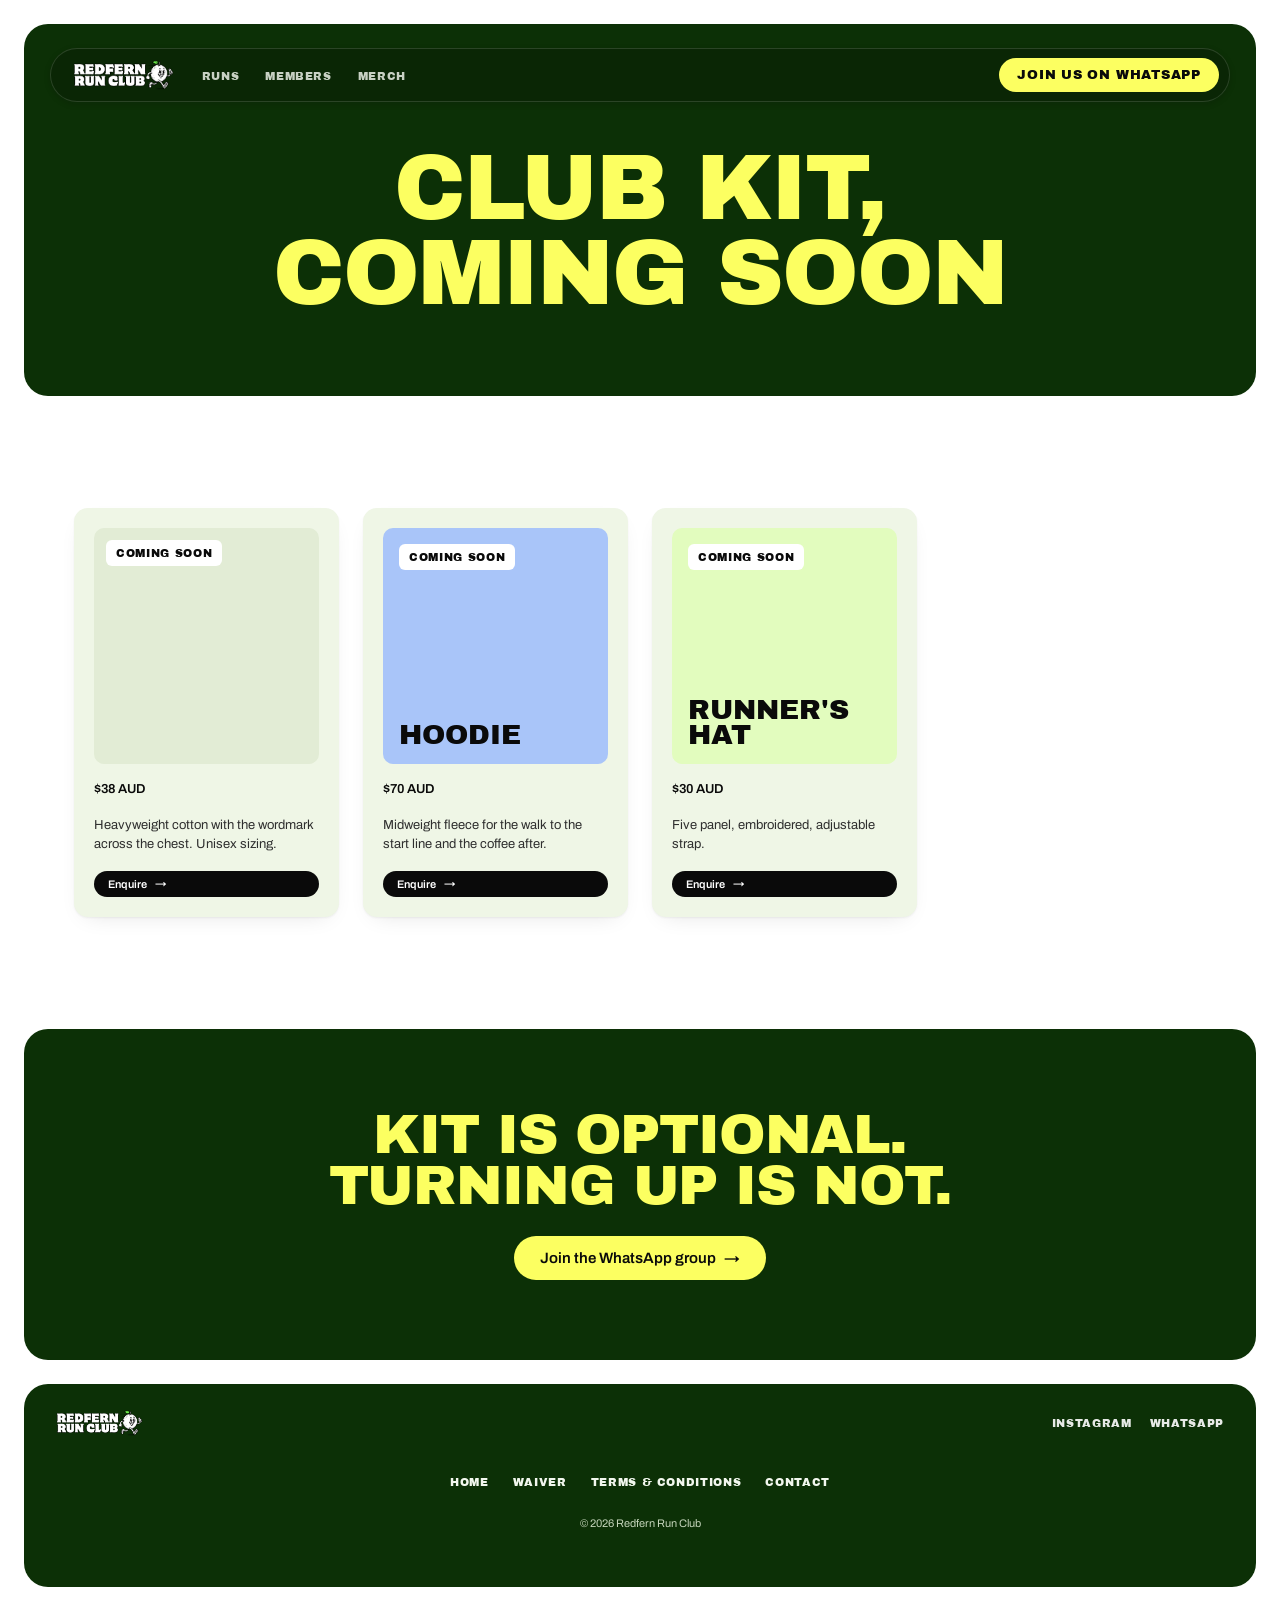
==== merch.html @ b663d880 "Rebuild site on new Claude Design system with real content and merch updates Ports the forest/acid-y" ====
<!DOCTYPE html>
<html lang="en">
<head>
<meta charset="UTF-8">
<meta name="viewport" content="width=device-width, initial-scale=1.0">
<title>Merch — Redfern Run Club</title>
<meta name="description" content="Redfern Run Club gear — tees, hoodies, caps and more. Online ordering coming soon.">
<link rel="preconnect" href="https://fonts.googleapis.com">
<link rel="preconnect" href="https://fonts.gstatic.com" crossorigin>
<link href="https://fonts.googleapis.com/css2?family=Archivo:wght@400;500;600;700&family=Archivo+Black&display=swap" rel="stylesheet">
<link rel="stylesheet" href="styles.css">
</head>
<body>

<div class="page-shell">

  <section class="frame-dark hero-frame">
    <div class="grid-lines" aria-hidden="true"></div>
    <div class="container">
      <div class="navbar reveal">
        <a href="index.html" class="navbar-logo">
          <img src="assets/logo-wordmark.png" alt="Redfern Run Club" width="305" height="91">
        </a>
        <ul class="navbar-links">
          <li><a href="index.html#runs">Runs</a></li>
          <li><a href="index.html#members">Members</a></li>
          <li><a href="merch.html">Merch</a></li>
        </ul>
        <a class="btn btn-acid btn-uppercase navbar-cta" href="https://chat.whatsapp.com/GxBfN8hElySGo5RtBEkHQK?mode=gi_t" target="_blank" rel="noopener">Join us on WhatsApp</a>
      </div>

      <h1 class="reveal d1">Club kit,<br>coming soon</h1>
    </div>
  </section>

  <section class="container" style="padding-top: var(--section-y); padding-bottom: var(--section-y);">
    <div class="product-grid reveal">

      <article class="product-card">
        <div class="product-media tee-carousel">
          <span class="product-tag">Coming soon</span>
          <img src="assets/merch/tee-1.png" alt="Redfern Run Club Classic Tee worn by two people laughing">
          <img src="assets/merch/tee-2.png" alt="Redfern Run Club Classic Tee folded flat">
          <img src="assets/merch/tee-3.png" alt="Redfern Run Club Classic Tee back print">
          <img src="assets/merch/tee-4.png" alt="Redfern Run Club Classic Tee back print worn by two people">
        </div>
        <p class="product-price">$38 AUD</p>
        <p class="product-desc">Heavyweight cotton with the wordmark across the chest. Unisex sizing.</p>
        <a class="btn btn-ink btn-sm btn-arrow" href="mailto:hello@redfern-run.club?subject=Merch%20enquiry%20—%20Classic%20Tee">Enquire</a>
      </article>

      <article class="product-card">
        <div class="product-media" style="background: var(--sky-300)">
          <span class="product-tag">Coming soon</span>
          <span class="product-name">Hoodie</span>
        </div>
        <p class="product-price">$70 AUD</p>
        <p class="product-desc">Midweight fleece for the walk to the start line and the coffee after.</p>
        <a class="btn btn-ink btn-sm btn-arrow" href="mailto:hello@redfern-run.club?subject=Merch%20enquiry%20—%20Hoodie">Enquire</a>
      </article>

      <article class="product-card">
        <div class="product-media" style="background: var(--lime-200)">
          <span class="product-tag">Coming soon</span>
          <span class="product-name">Runner's Hat</span>
        </div>
        <p class="product-price">$30 AUD</p>
        <p class="product-desc">Five panel, embroidered, adjustable strap.</p>
        <a class="btn btn-ink btn-sm btn-arrow" href="mailto:hello@redfern-run.club?subject=Merch%20enquiry%20—%20Runner's%20Hat">Enquire</a>
      </article>

    </div>
  </section>

  <section class="frame-dark cta-frame">
    <div class="grid-lines" aria-hidden="true"></div>
    <div class="inner reveal">
      <h2>Kit is optional.<br>Turning up is not.</h2>
      <a class="btn btn-acid btn-lg btn-arrow" href="https://chat.whatsapp.com/GxBfN8hElySGo5RtBEkHQK?mode=gi_t" target="_blank" rel="noopener">Join the WhatsApp group</a>
    </div>
  </section>

  <footer class="frame-dark site-footer">
    <div class="grid-lines" aria-hidden="true"></div>
    <div class="footer-top">
      <a href="index.html" class="navbar-logo">
        <img src="assets/logo-wordmark.png" alt="Redfern Run Club" width="305" height="91">
      </a>
      <div class="footer-socials">
        <a href="https://www.instagram.com/redfern.runclub" target="_blank" rel="noopener">Instagram</a>
        <a href="https://chat.whatsapp.com/GxBfN8hElySGo5RtBEkHQK?mode=gi_t" target="_blank" rel="noopener">WhatsApp</a>
      </div>
    </div>
    <div class="footer-body">
      <nav class="footer-nav">
        <a href="index.html">Home</a>
        <a href="waiver.html">Waiver</a>
        <a href="terms-conditions.html">Terms &amp; Conditions</a>
        <a href="mailto:hello@redfern-run.club?subject=Redfern%20Run%20Club">Contact</a>
      </nav>
      <div class="footer-copy">&copy; 2026 Redfern Run Club</div>
    </div>
  </footer>

</div>

<script src="script.js" defer></script>
</body>
</html>
---- styles.css ----
/* Redfern Run Club — shared styles
   Design system ported from the Claude Design export (Aug 2026). */

:root {
  /* colour */
  --forest-900: #071e03; --forest-800: #0a2605; --forest-700: #0c3006; --forest-600: #123f0a; --forest-500: #1a5310;
  --acid-500: #fcff61; --acid-600: #f2f545; --acid-400: #fdff8e;
  --track-700: #b5361a; --track-600: #d24322; --track-500: #ef5835; --track-400: #fb6f4e;
  --lime-300: #d0fa95; --lime-200: #e2fcbe;
  --sky-300: #a9c5f9; --sky-200: #cfdefb;
  --paper-000: #ffffff; --paper-100: #eff6e6; --paper-200: #e2ecd5;
  --ink-900: #0a0a0a; --ink-700: #2f2f2f; --ink-500: #5b6157; --ink-300: #9aa392;

  --surface-page: var(--paper-000);
  --surface-dark: var(--forest-700);
  --surface-card: var(--paper-100);
  --surface-card-dark: var(--forest-800);
  --text-on-dark: #f2f7ee;
  --text-on-dark-muted: #c3d3b9;
  --text-display-on-dark: var(--acid-500);
  --accent-star: var(--track-500);
  --border-hairline: rgba(10, 10, 10, .10);
  --border-on-dark: rgba(242, 247, 238, .14);
  --grid-line: rgba(242, 247, 238, .10);

  /* type */
  --font-display: 'Archivo Black', 'Archivo', system-ui, sans-serif;
  --font-body: 'Archivo', system-ui, -apple-system, 'Segoe UI', sans-serif;
  --fs-hero: clamp(48px, 7.2vw, 116px);
  --fs-display-1: clamp(36px, 5vw, 56px);
  --fs-display-2: clamp(28px, 3.6vw, 40px);
  --fs-display-3: 28px;
  --fs-display-4: 20px;
  --fs-stat: clamp(44px, 5vw, 64px);
  --fs-body-lg: 17px; --fs-body: 15px; --fs-body-sm: 13px; --fs-label: 12px; --fs-micro: 11px;
  --ls-display: -0.02em; --ls-label: 0.10em; --ls-nav: 0.06em;

  /* spacing */
  --sp-1: 4px; --sp-2: 8px; --sp-3: 12px; --sp-4: 16px; --sp-5: 20px; --sp-6: 24px;
  --sp-8: 32px; --sp-10: 40px; --sp-12: 48px; --sp-16: 64px; --sp-20: 80px; --sp-24: 96px;
  --gutter: 24px; --container: 1180px; --section-y: 88px; --card-pad: 20px; --page-inset: 24px;

  /* shape */
  --r-xs: 6px; --r-sm: 10px; --r-md: 14px; --r-lg: 20px; --r-xl: 28px; --r-pill: 999px; --r-frame: 24px;
  --shadow-card: 0 1px 2px rgba(10,10,10,.05), 0 8px 24px -12px rgba(10,10,10,.14);
  --shadow-float: 0 10px 30px -10px rgba(10,10,10,.30);
  --shadow-pill: 0 2px 6px rgba(10,10,10,.18);
  --ease-out: cubic-bezier(.22,.68,.36,1);
  --dur-fast: 120ms; --dur: 200ms; --dur-slow: 420ms;
}

* { box-sizing: border-box; }
html { scroll-behavior: smooth; }

body {
  margin: 0;
  background: var(--surface-page);
  color: var(--ink-700);
  font-family: var(--font-body);
  font-size: var(--fs-body);
  line-height: 1.5;
  -webkit-font-smoothing: antialiased;
  overflow-x: hidden;
}

h1, h2, h3, h4 {
  font-family: var(--font-display);
  font-weight: 400;
  letter-spacing: var(--ls-display);
  line-height: 0.92;
  text-transform: uppercase;
  color: var(--ink-900);
  margin: 0;
}

p { margin: 0; }
a { color: var(--track-600); text-decoration: none; }
a:hover { color: var(--track-700); }
img { max-width: 100%; display: block; }
::selection { background: var(--acid-500); color: var(--ink-900); }

/* ---------- layout shell ---------- */

.page-shell {
  padding: var(--page-inset);
  display: flex;
  flex-direction: column;
  gap: var(--page-inset);
}

.container {
  max-width: var(--container);
  margin: 0 auto;
  width: 100%;
  padding-left: var(--gutter);
  padding-right: var(--gutter);
}

.frame-dark {
  position: relative;
  overflow: hidden;
  background: var(--surface-dark);
  border-radius: var(--r-frame);
  padding: var(--page-inset);
}

.frame-dark .container { padding-left: 0; padding-right: 0; }

.grid-lines {
  position: absolute;
  inset: 0;
  pointer-events: none;
  background-image: repeating-linear-gradient(
    to right, transparent 0, transparent calc(100%/6 - 1px),
    var(--grid-line) calc(100%/6 - 1px), var(--grid-line) calc(100%/6)
  );
}

.frame-dark > * { position: relative; }

/* ---------- buttons ---------- */

.btn {
  display: inline-flex;
  align-items: center;
  gap: 8px;
  border: none;
  border-radius: var(--r-pill);
  cursor: pointer;
  padding: 10px 18px;
  font-family: var(--font-body);
  font-weight: 600;
  font-size: var(--fs-body-sm);
  line-height: 1.1;
  white-space: nowrap;
  transition: background var(--dur-fast) var(--ease-out), transform var(--dur-fast) var(--ease-out);
}
.btn:active { transform: scale(.97); }
.btn-arrow::after { content: "→"; font-size: 1.05em; line-height: 1; }

.btn-primary { background: var(--forest-700); color: #fff; }
.btn-primary:hover { background: var(--forest-600); color: #fff; }
.btn-ink { background: var(--ink-900); color: #fff; }
.btn-ink:hover { background: #232323; color: #fff; }
.btn-light { background: var(--paper-000); color: var(--ink-900); }
.btn-light:hover { background: var(--paper-100); color: var(--ink-900); }
.btn-acid { background: var(--acid-500); color: var(--ink-900); }
.btn-acid:hover { background: var(--acid-400); color: var(--ink-900); }

.btn-lg { padding: 14px 26px; font-size: var(--fs-body); }
.btn-sm { padding: 7px 14px; font-size: var(--fs-micro); }
.btn-uppercase {
  font-family: var(--font-display);
  font-weight: 400;
  letter-spacing: var(--ls-nav);
  text-transform: uppercase;
}

/* ---------- navbar ---------- */

.navbar {
  display: flex;
  align-items: center;
  gap: 28px;
  padding: 9px 10px 9px 22px;
  background: var(--forest-800);
  border: 1px solid var(--border-on-dark);
  border-radius: var(--r-pill);
  box-shadow: var(--shadow-pill);
}

.navbar-logo { display: flex; align-items: center; }
.navbar-logo img { height: 30px; width: auto; }

.navbar-links {
  display: flex;
  gap: 26px;
  list-style: none;
  margin: 0;
  padding: 0;
}
.navbar-links a {
  font-family: var(--font-display);
  font-size: var(--fs-micro);
  letter-spacing: var(--ls-nav);
  text-transform: uppercase;
  color: var(--text-on-dark);
  opacity: .82;
}
.navbar-links a:hover { opacity: 1; color: var(--acid-500); }

.navbar-cta { margin-left: auto; flex: 0 0 auto; }

/* ---------- section header ---------- */

.section-header {
  display: flex;
  align-items: flex-start;
  justify-content: space-between;
  gap: 40px;
  flex-wrap: wrap;
}
.section-header--centered {
  flex-direction: column;
  align-items: center;
  text-align: center;
  gap: 16px;
}

.section-header-title {
  display: flex;
  align-items: center;
  gap: 14px;
}
.section-header-title h2 {
  font-size: var(--fs-display-2);
  max-width: 520px;
}
.section-header--centered .section-header-title h2 { max-width: 640px; }

.section-header-aside {
  display: flex;
  flex-direction: column;
  align-items: flex-start;
  gap: 14px;
  max-width: 300px;
}
.section-header--centered .section-header-aside { align-items: center; max-width: 440px; }
.section-header-aside p { font-size: var(--fs-body-sm); color: var(--ink-700); }

.icon-badge {
  display: inline-flex;
  align-items: center;
  justify-content: center;
  flex: 0 0 auto;
  width: 44px;
  height: 44px;
  border-radius: 50%;
  background: var(--ink-900);
  color: #fff;
  font-size: 22px;
  line-height: 1;
}
.icon-badge--acid { background: var(--acid-500); color: var(--ink-900); }

/* ---------- hero ---------- */

.hero-frame { padding-bottom: var(--sp-20); }

.hero-frame h1 {
  margin: 44px auto 0;
  max-width: 900px;
  text-align: center;
  font-size: var(--fs-hero);
  color: var(--text-display-on-dark);
}
.hero-frame .lede {
  margin: 26px auto 0;
  text-align: center;
  max-width: 520px;
  font-size: var(--fs-body-lg);
  color: var(--text-on-dark);
}

.hero-actions {
  display: flex;
  flex-direction: column;
  align-items: center;
  gap: var(--sp-4);
  margin-top: var(--sp-8);
}
.hero-actions .ig-link {
  font-size: var(--fs-body-sm);
  color: var(--text-on-dark-muted);
  border-bottom: 1px solid var(--border-on-dark);
  padding-bottom: 2px;
}
.hero-actions .ig-link:hover { color: var(--text-on-dark); }

.hero-facts {
  display: flex;
  flex-wrap: wrap;
  justify-content: center;
  gap: 64px;
  margin: var(--sp-10) 0 var(--sp-8);
  text-align: center;
}
.hero-facts > div { max-width: 180px; }
.hero-facts .fact-label {
  font-family: var(--font-display);
  font-size: var(--fs-body);
  letter-spacing: var(--ls-nav);
  text-transform: uppercase;
  color: var(--acid-500);
}
.hero-facts .fact-lines { margin-top: 10px; font-size: var(--fs-body-sm); color: var(--text-on-dark); }

.hero-stats {
  display: grid;
  grid-template-columns: repeat(auto-fit, minmax(180px, 1fr));
  gap: var(--sp-4);
  margin-top: var(--sp-10);
}

/* ---------- stat card ---------- */

.stat-card {
  display: flex;
  flex-direction: column;
  gap: 10px;
  align-items: center;
  justify-content: flex-end;
  padding: 28px 20px 22px;
  min-height: 168px;
  background: var(--surface-card-dark);
  border: 1px solid var(--border-on-dark);
  border-radius: var(--r-md);
  text-align: center;
}
.stat-value {
  font-family: var(--font-display);
  font-size: var(--fs-stat);
  line-height: .9;
  letter-spacing: -0.03em;
  color: var(--acid-500);
}
.stat-caption { font-size: var(--fs-micro); line-height: 1.4; color: var(--text-on-dark-muted); max-width: 150px; }

/* ---------- gallery ---------- */

.gallery-head {
  display: flex;
  flex-wrap: wrap;
  gap: var(--sp-4);
  align-items: baseline;
  justify-content: space-between;
}
.gallery-head h2 { font-size: var(--fs-display-2); }
.gallery-head a { font-size: var(--fs-body-sm); font-weight: 500; }

.ig-embed {
  min-height: 360px;
  border-radius: var(--r-md);
  background: var(--surface-card);
  overflow: hidden;
}

/* ---------- run details ---------- */

.program-grid {
  display: grid;
  grid-template-columns: repeat(auto-fit, minmax(280px, 1fr));
  gap: var(--sp-6);
  margin-top: var(--sp-10);
}

.program-card {
  display: flex;
  flex-direction: column;
  gap: 14px;
  padding: var(--card-pad);
  border-radius: var(--r-md);
  box-shadow: var(--shadow-card);
}
.program-card--lime { background: var(--lime-300); }
.program-card--sky { background: var(--sky-300); }

.program-card-badge {
  display: flex;
  align-items: center;
  justify-content: center;
  gap: 6px;
  font-family: var(--font-display);
  font-size: var(--fs-display-4);
  color: var(--ink-900);
}
.program-card h3 {
  font-family: var(--font-body);
  font-weight: 500;
  font-size: var(--fs-body-lg);
  letter-spacing: 0;
  line-height: 1.25;
  text-transform: none;
  color: var(--ink-900);
}
.program-card p { font-size: var(--fs-body-sm); color: var(--ink-700); }

.perk-grid {
  display: grid;
  grid-template-columns: repeat(auto-fit, minmax(230px, 1fr));
  gap: var(--sp-4);
  margin-top: var(--sp-6);
}
.perk-card {
  padding: var(--card-pad);
  background: var(--surface-card);
  border-radius: var(--r-md);
  box-shadow: var(--shadow-card);
}
.perk-card h3 { font-size: var(--fs-display-4); }
.perk-card p { margin-top: var(--sp-3); font-size: var(--fs-body-sm); color: var(--ink-700); }

/* ---------- community cta ---------- */

.cta-frame { padding: var(--sp-20) var(--page-inset); }
.cta-frame .inner {
  max-width: 820px;
  margin: 0 auto;
  text-align: center;
  display: flex;
  flex-direction: column;
  align-items: center;
  gap: var(--sp-6);
}
.cta-frame h2 { font-size: var(--fs-display-1); color: var(--text-display-on-dark); }
.cta-frame p { max-width: 460px; font-size: var(--fs-body-lg); color: var(--text-on-dark-muted); }

/* ---------- testimonials ---------- */

.testimonial-grid {
  display: grid;
  grid-template-columns: repeat(auto-fit, minmax(260px, 1fr));
  gap: var(--sp-6);
  margin-top: var(--sp-10);
}
.testimonial-card {
  display: flex;
  flex-direction: column;
  align-items: center;
  gap: 14px;
  text-align: center;
  padding: 22px 20px 18px;
  background: var(--surface-card);
  border-radius: var(--r-md);
  box-shadow: var(--shadow-card);
}
.star-rating { display: flex; gap: 5px; }
.star-rating span { font-size: 15px; line-height: 1; color: var(--accent-star); }
.testimonial-card h3 { font-size: var(--fs-display-4); max-width: 200px; }
.testimonial-card p { font-size: var(--fs-body-sm); color: var(--ink-700); max-width: 230px; }
.testimonial-avatar {
  width: 52px; height: 56px; margin-top: 4px;
  border-radius: var(--r-xs);
  background: var(--acid-500);
}
.testimonial-name { font-size: var(--fs-micro); font-weight: 600; color: var(--ink-900); }

/* ---------- merch teaser / grid ---------- */

.merch-teaser {
  display: grid;
  grid-template-columns: repeat(auto-fit, minmax(300px, 1fr));
  gap: var(--sp-10);
  align-items: center;
  padding: var(--sp-10);
  background: var(--surface-card);
  border-radius: var(--r-md);
}
.merch-teaser-copy { display: flex; flex-direction: column; gap: var(--sp-4); align-items: flex-start; }
.merch-teaser-copy h2 { font-size: var(--fs-display-2); }
.merch-teaser-copy p { max-width: 380px; font-size: var(--fs-body-sm); color: var(--ink-700); }
.merch-teaser-tiles { display: grid; grid-template-columns: 1fr 1fr; gap: var(--sp-4); }
.merch-tile {
  position: relative;
  overflow: hidden;
  aspect-ratio: 1 / 1.05;
  border-radius: var(--r-sm);
  display: flex;
  align-items: flex-end;
  padding: var(--sp-4);
  font-family: var(--font-display);
  font-size: var(--fs-display-4);
  text-transform: uppercase;
  color: var(--ink-900);
}
.merch-tile img {
  position: absolute;
  inset: 0;
  width: 100%;
  height: 100%;
  object-fit: cover;
}
.merch-tile span {
  position: relative;
  z-index: 1;
  padding: 4px 10px;
  border-radius: var(--r-xs);
  background: var(--paper-000);
}

.product-grid {
  display: grid;
  grid-template-columns: repeat(auto-fill, minmax(260px, 1fr));
  gap: var(--sp-6);
}
.product-card {
  display: flex;
  flex-direction: column;
  gap: var(--sp-4);
  padding: var(--card-pad);
  background: var(--surface-card);
  border-radius: var(--r-md);
  box-shadow: var(--shadow-card);
}
.product-media {
  position: relative;
  aspect-ratio: 1 / 1.05;
  border-radius: var(--r-sm);
  display: flex;
  flex-direction: column;
  justify-content: space-between;
  padding: var(--sp-4);
}
.product-tag {
  align-self: flex-start;
  padding: 5px 10px;
  border-radius: var(--r-xs);
  background: var(--paper-000);
  font-family: var(--font-display);
  font-size: var(--fs-micro);
  letter-spacing: var(--ls-nav);
  text-transform: uppercase;
  color: var(--ink-900);
}
.product-media .product-name {
  font-family: var(--font-display);
  font-size: var(--fs-display-3);
  line-height: 0.92;
  text-transform: uppercase;
  color: var(--ink-900);
}
.tee-carousel { background: var(--paper-200); overflow: hidden; }
.tee-carousel .product-tag { position: absolute; top: var(--sp-3); left: var(--sp-3); z-index: 2; }
.tee-carousel img {
  position: absolute;
  inset: 0;
  width: 100%;
  height: 100%;
  object-fit: cover;
  z-index: 1;
  opacity: 0;
  animation-duration: 8s;
  animation-iteration-count: infinite;
  animation-timing-function: steps(1, end);
}
.tee-carousel img:nth-child(2) { animation-name: tee-rotate-1; }
.tee-carousel img:nth-child(3) { animation-name: tee-rotate-2; }
.tee-carousel img:nth-child(4) { animation-name: tee-rotate-3; }
.tee-carousel img:nth-child(5) { animation-name: tee-rotate-4; }
@keyframes tee-rotate-1 { 0% { opacity: 1; } 25% { opacity: 0; } 100% { opacity: 0; } }
@keyframes tee-rotate-2 { 0% { opacity: 0; } 25% { opacity: 1; } 50% { opacity: 0; } 100% { opacity: 0; } }
@keyframes tee-rotate-3 { 0% { opacity: 0; } 50% { opacity: 1; } 75% { opacity: 0; } 100% { opacity: 0; } }
@keyframes tee-rotate-4 { 0% { opacity: 0; } 75% { opacity: 1; } 100% { opacity: 0; } }
@media (prefers-reduced-motion: reduce) {
  .tee-carousel img { animation: none; opacity: 0; }
  .tee-carousel img:nth-child(2) { opacity: 1; }
}

.product-price { font-size: var(--fs-body-sm); font-weight: 600; color: var(--ink-900); }
.product-card p.product-desc { font-size: var(--fs-body-sm); color: var(--ink-700); flex: 1; }

/* ---------- footer ---------- */

.site-footer {
  padding: 26px 32px 44px;
}
.footer-top {
  display: flex;
  align-items: center;
  justify-content: space-between;
  gap: var(--sp-4);
  flex-wrap: wrap;
}
.footer-top .navbar-logo img { height: 26px; }
.footer-socials { display: flex; gap: 18px; }
.footer-socials a { font-size: var(--fs-micro); letter-spacing: var(--ls-nav); text-transform: uppercase; color: var(--paper-000); opacity: .9; font-family: var(--font-display); }
.footer-socials a:hover { opacity: 1; color: var(--acid-500); }

.footer-body {
  text-align: center;
  padding: 38px 0 12px;
  display: flex;
  flex-direction: column;
  align-items: center;
  gap: var(--sp-6);
}
.footer-body h2 { font-size: var(--fs-display-1); color: var(--text-display-on-dark); }

.footer-nav {
  display: flex;
  flex-wrap: wrap;
  gap: var(--sp-6);
  justify-content: center;
  font-family: var(--font-display);
  font-size: var(--fs-micro);
  letter-spacing: var(--ls-nav);
  text-transform: uppercase;
}
.footer-nav a { color: var(--text-on-dark); }
.footer-nav a:hover { color: var(--acid-500); }
.footer-copy { font-size: var(--fs-micro); color: var(--text-on-dark-muted); }

/* ---------- legal pages ---------- */

.legal-hero h1 { font-size: var(--fs-display-1); }
.legal-hero .lede { font-size: var(--fs-body-sm); color: var(--text-on-dark-muted); }

.legal-body {
  max-width: 760px;
  margin: 0 auto;
  padding: var(--section-y) var(--gutter);
  width: 100%;
  display: grid;
  gap: var(--sp-12);
}
.legal-clause h2 { font-size: var(--fs-display-3); }
.legal-clause p { margin-top: var(--sp-4); font-size: var(--fs-body-lg); color: var(--ink-700); }
.legal-body > p { font-size: var(--fs-body-lg); color: var(--ink-700); }

.waiver-body {
  max-width: 820px;
  margin: 0 auto;
  padding: var(--section-y) var(--gutter);
  width: 100%;
}
.waiver-card {
  padding: var(--sp-4);
  background: var(--surface-card);
  border-radius: var(--r-md);
  box-shadow: var(--shadow-card);
}
.waiver-card iframe {
  display: block;
  width: 100%;
  min-height: 3200px;
  border: 0;
  border-radius: var(--r-sm);
  background: var(--paper-000);
}
.waiver-note { margin-top: var(--sp-5); font-size: var(--fs-body-sm); color: var(--ink-500); }

/* ---------- reveal-on-scroll ---------- */

.reveal.reveal-init {
  opacity: 0;
  transform: translateY(16px);
  transition: opacity 600ms var(--ease-out), transform 600ms var(--ease-out);
}
.reveal.reveal-init.is-visible { opacity: 1; transform: none; }
.reveal.d1 { transition-delay: 80ms; }
.reveal.d2 { transition-delay: 160ms; }
.reveal.d3 { transition-delay: 240ms; }
.reveal.d4 { transition-delay: 320ms; }

/* ---------- responsive ---------- */

@media (max-width: 720px) {
  .navbar-links { display: none; }
  .navbar { padding: 8px 8px 8px 16px; }
  .footer-top .navbar-links { display: none; }
}

@media (max-width: 640px) {
  .section-header { flex-direction: column; align-items: flex-start; gap: 20px; }
  .section-header-aside { max-width: none; }
  .hero-facts { gap: 32px; }
  .legal-body { gap: var(--sp-10); }
}
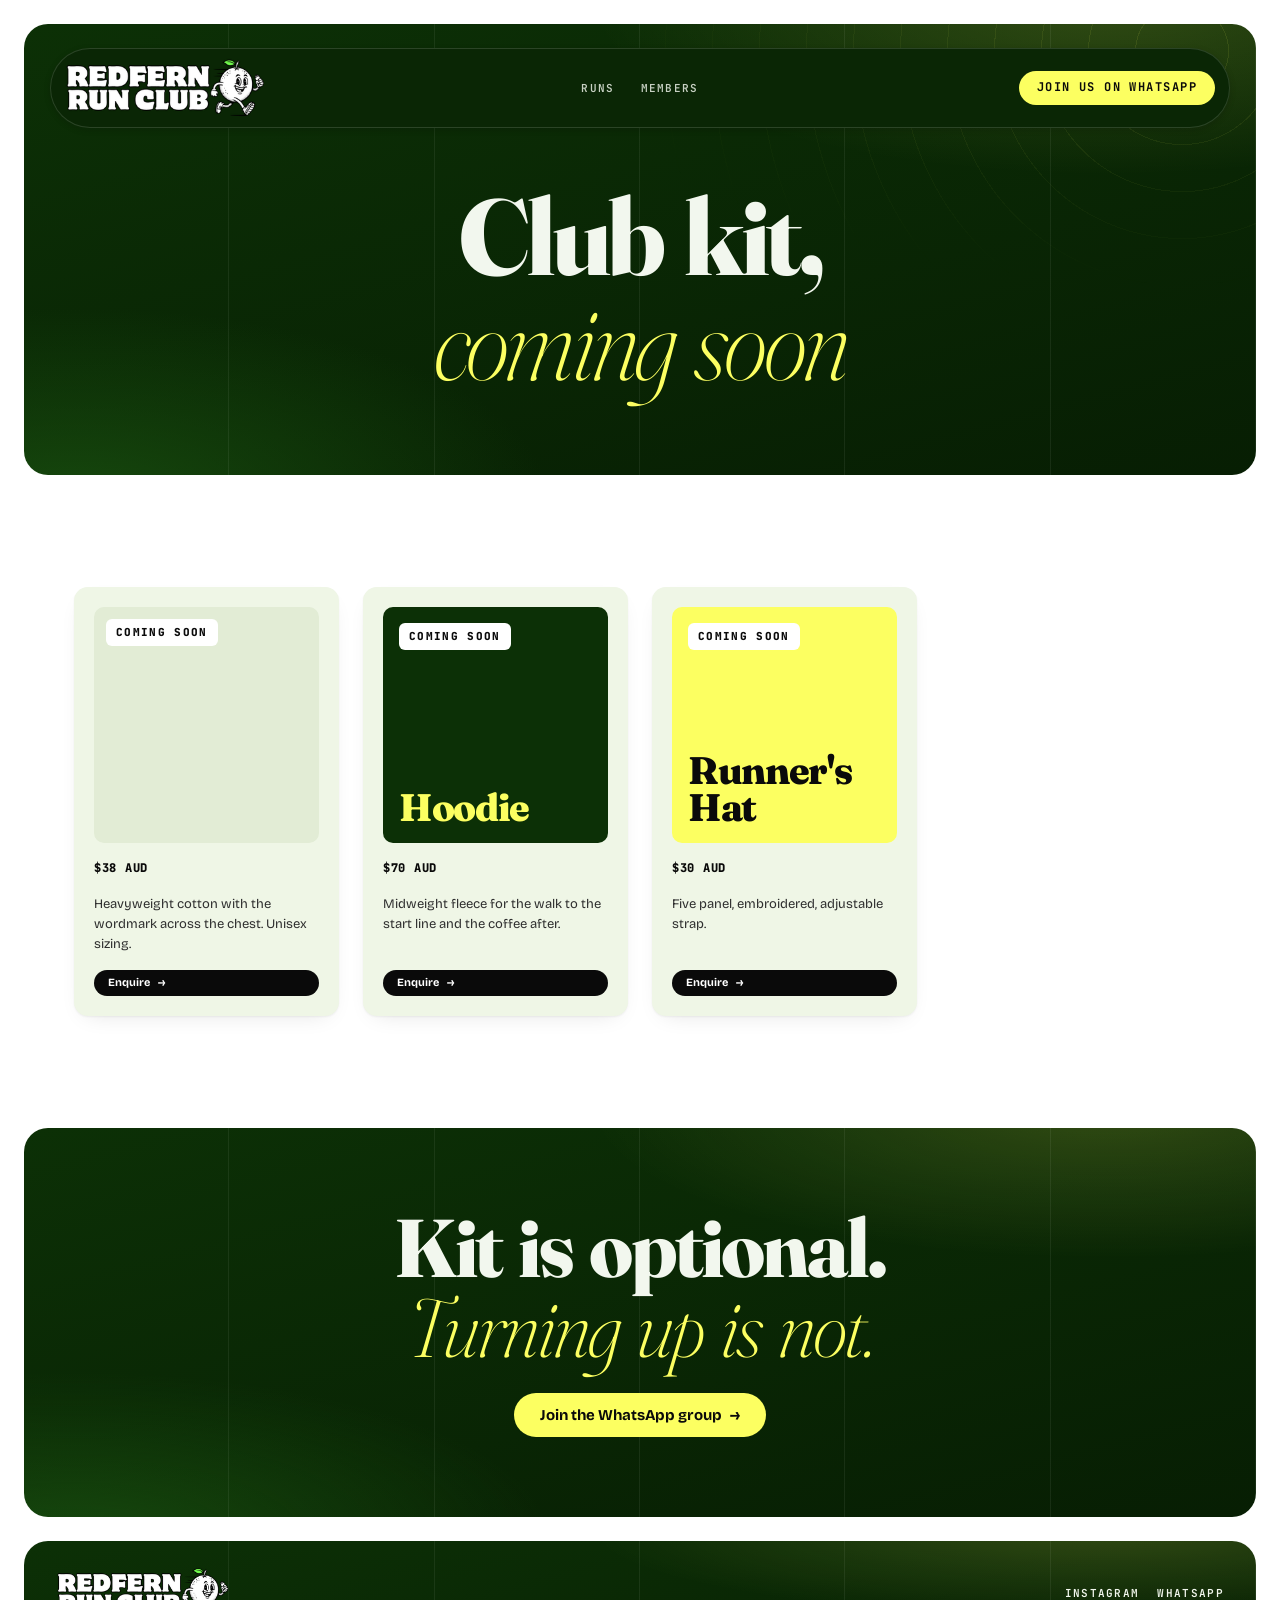
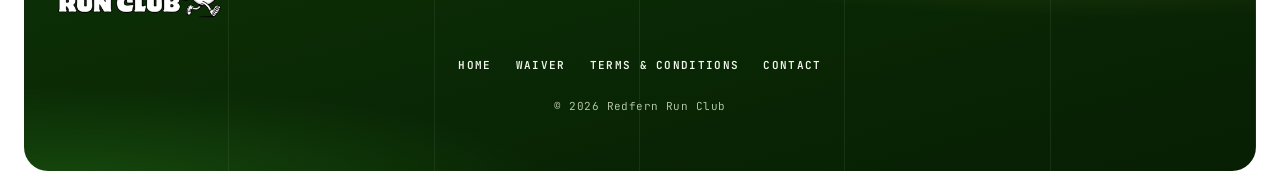
==== commit 44da5bc5: "Restyle with Fraunces/Bricolage/JetBrains Mono, add FAQ, and polish layout Moves the site to a singl" ====
--- a/merch.html
+++ b/merch.html
@@ -7,7 +7,7 @@
 <meta name="description" content="Redfern Run Club gear — tees, hoodies, caps and more. Online ordering coming soon.">
 <link rel="preconnect" href="https://fonts.googleapis.com">
 <link rel="preconnect" href="https://fonts.gstatic.com" crossorigin>
-<link href="https://fonts.googleapis.com/css2?family=Archivo:wght@400;500;600;700&family=Archivo+Black&display=swap" rel="stylesheet">
+<link href="https://fonts.googleapis.com/css2?family=Bricolage+Grotesque:opsz,wght@12..96,200..800&family=Fraunces:ital,opsz,wght@0,9..144,200..900;1,9..144,200..900&family=JetBrains+Mono:wght@400..800&display=swap" rel="stylesheet">
 <link rel="stylesheet" href="styles.css">
 </head>
 <body>
@@ -24,17 +24,17 @@
         <ul class="navbar-links">
           <li><a href="index.html#runs">Runs</a></li>
           <li><a href="index.html#members">Members</a></li>
-          <li><a href="merch.html">Merch</a></li>
+          <li hidden><a href="merch.html">Merch</a></li>
         </ul>
-        <a class="btn btn-acid btn-uppercase navbar-cta" href="https://chat.whatsapp.com/GxBfN8hElySGo5RtBEkHQK?mode=gi_t" target="_blank" rel="noopener">Join us on WhatsApp</a>
+        <a class="btn btn-acid btn-uppercase navbar-cta" href="https://chat.whatsapp.com/GxBfN8hElySGo5RtBEkHQK?mode=gi_t" target="_blank" rel="noopener"><span class="cta-full">Join us on WhatsApp</span><span class="cta-short">Join WhatsApp</span></a>
       </div>
 
-      <h1 class="reveal d1">Club kit,<br>coming soon</h1>
+      <h1 class="reveal d1">Club kit,<br><em>coming soon</em></h1>
     </div>
   </section>
 
-  <section class="container" style="padding-top: var(--section-y); padding-bottom: var(--section-y);">
-    <div class="product-grid reveal">
+  <section class="container section-pad">
+    <div class="product-grid">
 
       <article class="product-card">
         <div class="product-media tee-carousel">
@@ -50,7 +50,7 @@
       </article>
 
       <article class="product-card">
-        <div class="product-media" style="background: var(--sky-300)">
+        <div class="product-media tone-forest">
           <span class="product-tag">Coming soon</span>
           <span class="product-name">Hoodie</span>
         </div>
@@ -60,7 +60,7 @@
       </article>
 
       <article class="product-card">
-        <div class="product-media" style="background: var(--lime-200)">
+        <div class="product-media tone-acid">
           <span class="product-tag">Coming soon</span>
           <span class="product-name">Runner's Hat</span>
         </div>
@@ -75,7 +75,7 @@
   <section class="frame-dark cta-frame">
     <div class="grid-lines" aria-hidden="true"></div>
     <div class="inner reveal">
-      <h2>Kit is optional.<br>Turning up is not.</h2>
+      <h2>Kit is optional.<br><em>Turning up is not.</em></h2>
       <a class="btn btn-acid btn-lg btn-arrow" href="https://chat.whatsapp.com/GxBfN8hElySGo5RtBEkHQK?mode=gi_t" target="_blank" rel="noopener">Join the WhatsApp group</a>
     </div>
   </section>
--- a/styles.css
+++ b/styles.css
@@ -1,15 +1,13 @@
 /* Redfern Run Club — shared styles
-   Design system ported from the Claude Design export (Aug 2026). */
+   One dominant colour (forest green), one sharp accent (acid yellow).
+   Fraunces for display, Bricolage Grotesque for body, JetBrains Mono for labels. */
 
 :root {
-  /* colour */
+  /* colour: forest is the field, acid is the only accent */
   --forest-900: #071e03; --forest-800: #0a2605; --forest-700: #0c3006; --forest-600: #123f0a; --forest-500: #1a5310;
-  --acid-500: #fcff61; --acid-600: #f2f545; --acid-400: #fdff8e;
-  --track-700: #b5361a; --track-600: #d24322; --track-500: #ef5835; --track-400: #fb6f4e;
-  --lime-300: #d0fa95; --lime-200: #e2fcbe;
-  --sky-300: #a9c5f9; --sky-200: #cfdefb;
+  --acid-500: #fcff61; --acid-400: #fdff8e;
   --paper-000: #ffffff; --paper-100: #eff6e6; --paper-200: #e2ecd5;
-  --ink-900: #0a0a0a; --ink-700: #2f2f2f; --ink-500: #5b6157; --ink-300: #9aa392;
+  --ink-900: #0a0a0a; --ink-700: #2f2f2f; --ink-500: #5b6157;
 
   --surface-page: var(--paper-000);
   --surface-dark: var(--forest-700);
@@ -17,23 +15,26 @@
   --surface-card-dark: var(--forest-800);
   --text-on-dark: #f2f7ee;
   --text-on-dark-muted: #c3d3b9;
-  --text-display-on-dark: var(--acid-500);
-  --accent-star: var(--track-500);
-  --border-hairline: rgba(10, 10, 10, .10);
-  --border-on-dark: rgba(242, 247, 238, .14);
-  --grid-line: rgba(242, 247, 238, .10);
+  --accent-star: var(--forest-600);
+  --border-on-dark: color-mix(in srgb, var(--text-on-dark) 14%, transparent);
+  --grid-line: color-mix(in srgb, var(--text-on-dark) 7%, transparent);
+  --glow-acid: color-mix(in srgb, var(--acid-500) 16%, transparent);
+  --glow-forest: color-mix(in srgb, var(--forest-500) 75%, transparent);
+  --ring-acid: color-mix(in srgb, var(--acid-500) 10%, transparent);
 
   /* type */
-  --font-display: 'Archivo Black', 'Archivo', system-ui, sans-serif;
-  --font-body: 'Archivo', system-ui, -apple-system, 'Segoe UI', sans-serif;
-  --fs-hero: clamp(48px, 7.2vw, 116px);
-  --fs-display-1: clamp(36px, 5vw, 56px);
-  --fs-display-2: clamp(28px, 3.6vw, 40px);
-  --fs-display-3: 28px;
-  --fs-display-4: 20px;
-  --fs-stat: clamp(44px, 5vw, 64px);
+  --font-display: 'Fraunces', serif;
+  --font-body: 'Bricolage Grotesque', sans-serif;
+  --font-mono: 'JetBrains Mono', monospace;
+  --fs-hero: clamp(52px, 8.4vw, 124px);
+  --fs-display-1: clamp(44px, 6.4vw, 92px);
+  --fs-display-2: clamp(38px, 5.2vw, 72px);
+  --fs-display-3: clamp(28px, 3vw, 40px);
+  --fs-display-4: clamp(26px, 2.6vw, 38px);
+  --fs-stat: clamp(48px, 6vw, 92px);
+  --fs-lede: clamp(18px, 2vw, 24px);
   --fs-body-lg: 17px; --fs-body: 15px; --fs-body-sm: 13px; --fs-label: 12px; --fs-micro: 11px;
-  --ls-display: -0.02em; --ls-label: 0.10em; --ls-nav: 0.06em;
+  --ls-display: -0.035em; --ls-mono: 0.12em;
 
   /* spacing */
   --sp-1: 4px; --sp-2: 8px; --sp-3: 12px; --sp-4: 16px; --sp-5: 20px; --sp-6: 24px;
@@ -41,12 +42,11 @@
   --gutter: 24px; --container: 1180px; --section-y: 88px; --card-pad: 20px; --page-inset: 24px;
 
   /* shape */
-  --r-xs: 6px; --r-sm: 10px; --r-md: 14px; --r-lg: 20px; --r-xl: 28px; --r-pill: 999px; --r-frame: 24px;
-  --shadow-card: 0 1px 2px rgba(10,10,10,.05), 0 8px 24px -12px rgba(10,10,10,.14);
-  --shadow-float: 0 10px 30px -10px rgba(10,10,10,.30);
-  --shadow-pill: 0 2px 6px rgba(10,10,10,.18);
+  --r-xs: 6px; --r-sm: 10px; --r-md: 14px; --r-pill: 999px; --r-frame: 24px;
+  --shadow-card: 0 1px 2px color-mix(in srgb, var(--ink-900) 5%, transparent), 0 8px 24px -12px color-mix(in srgb, var(--ink-900) 14%, transparent);
+  --shadow-pill: 0 2px 6px color-mix(in srgb, var(--ink-900) 18%, transparent);
   --ease-out: cubic-bezier(.22,.68,.36,1);
-  --dur-fast: 120ms; --dur: 200ms; --dur-slow: 420ms;
+  --dur-fast: 120ms;
 }
 
 * { box-sizing: border-box; }
@@ -57,25 +57,27 @@
   background: var(--surface-page);
   color: var(--ink-700);
   font-family: var(--font-body);
+  font-weight: 300;
   font-size: var(--fs-body);
-  line-height: 1.5;
+  line-height: 1.55;
   -webkit-font-smoothing: antialiased;
   overflow-x: hidden;
 }
 
 h1, h2, h3, h4 {
   font-family: var(--font-display);
-  font-weight: 400;
+  font-weight: 800;
   letter-spacing: var(--ls-display);
-  line-height: 0.92;
-  text-transform: uppercase;
+  word-spacing: 0.08em;
+  line-height: 0.98;
   color: var(--ink-900);
   margin: 0;
 }
+h1 em, h2 em, h3 em { font-style: italic; font-weight: 200; }
+strong { font-weight: 800; }
 
 p { margin: 0; }
-a { color: var(--track-600); text-decoration: none; }
-a:hover { color: var(--track-700); }
+a { color: inherit; text-decoration: none; }
 img { max-width: 100%; display: block; }
 ::selection { background: var(--acid-500); color: var(--ink-900); }
 
@@ -96,15 +98,26 @@
   padding-right: var(--gutter);
 }
 
+.section-pad { padding-top: var(--section-y); padding-bottom: var(--section-y); }
+.section-pad-bottom { padding-bottom: var(--section-y); }
+
+/* dark frames: layered glow over a gradient field, with grid lines on top */
 .frame-dark {
   position: relative;
   overflow: hidden;
-  background: var(--surface-dark);
+  background:
+    radial-gradient(60% 55% at 88% -5%, var(--glow-acid), transparent 70%),
+    radial-gradient(55% 60% at 4% 105%, var(--glow-forest), transparent 70%),
+    linear-gradient(165deg, var(--forest-700), var(--forest-900));
   border-radius: var(--r-frame);
   padding: var(--page-inset);
+  color: var(--text-on-dark);
 }
 
 .frame-dark .container { padding-left: 0; padding-right: 0; }
+.frame-dark > *:not(.grid-lines) { position: relative; }
+.frame-dark h1, .frame-dark h2 { color: var(--text-on-dark); }
+.frame-dark h1 em, .frame-dark h2 em { color: var(--acid-500); }
 
 .grid-lines {
   position: absolute;
@@ -116,7 +129,16 @@
   );
 }
 
-.frame-dark > * { position: relative; }
+/* concentric rings, like a track seen from above */
+.hero-frame::before {
+  content: "";
+  position: absolute;
+  inset: 0;
+  pointer-events: none;
+  background: repeating-radial-gradient(circle at 94% 6%, transparent 0 46px, var(--ring-acid) 46px 47px);
+  -webkit-mask-image: radial-gradient(65% 70% at 94% 6%, #000, transparent 75%);
+  mask-image: radial-gradient(65% 70% at 94% 6%, #000, transparent 75%);
+}
 
 /* ---------- buttons ---------- */
 
@@ -129,7 +151,7 @@
   cursor: pointer;
   padding: 10px 18px;
   font-family: var(--font-body);
-  font-weight: 600;
+  font-weight: 700;
   font-size: var(--fs-body-sm);
   line-height: 1.1;
   white-space: nowrap;
@@ -138,39 +160,40 @@
 .btn:active { transform: scale(.97); }
 .btn-arrow::after { content: "→"; font-size: 1.05em; line-height: 1; }
 
-.btn-primary { background: var(--forest-700); color: #fff; }
-.btn-primary:hover { background: var(--forest-600); color: #fff; }
-.btn-ink { background: var(--ink-900); color: #fff; }
-.btn-ink:hover { background: #232323; color: #fff; }
+.btn-ink { background: var(--ink-900); color: var(--paper-000); }
+.btn-ink:hover { background: var(--ink-700); }
 .btn-light { background: var(--paper-000); color: var(--ink-900); }
-.btn-light:hover { background: var(--paper-100); color: var(--ink-900); }
+.btn-light:hover { background: var(--paper-100); }
 .btn-acid { background: var(--acid-500); color: var(--ink-900); }
-.btn-acid:hover { background: var(--acid-400); color: var(--ink-900); }
+.btn-acid:hover { background: var(--acid-400); }
 
 .btn-lg { padding: 14px 26px; font-size: var(--fs-body); }
 .btn-sm { padding: 7px 14px; font-size: var(--fs-micro); }
 .btn-uppercase {
-  font-family: var(--font-display);
-  font-weight: 400;
-  letter-spacing: var(--ls-nav);
+  font-family: var(--font-mono);
+  font-weight: 700;
+  font-size: var(--fs-label);
+  letter-spacing: var(--ls-mono);
   text-transform: uppercase;
 }
 
 /* ---------- navbar ---------- */
 
 .navbar {
-  display: flex;
+  display: grid;
+  grid-template-columns: 1fr auto 1fr;
   align-items: center;
   gap: 28px;
-  padding: 9px 10px 9px 22px;
+  padding: 9px 14px;
   background: var(--forest-800);
   border: 1px solid var(--border-on-dark);
   border-radius: var(--r-pill);
   box-shadow: var(--shadow-pill);
 }
 
-.navbar-logo { display: flex; align-items: center; }
-.navbar-logo img { height: 30px; width: auto; }
+.navbar-logo { display: flex; align-items: center; flex-shrink: 0; }
+.navbar-logo img { height: 60px; width: auto; }
+.navbar-cta .cta-short { display: none; }
 
 .navbar-links {
   display: flex;
@@ -180,85 +203,47 @@
   padding: 0;
 }
 .navbar-links a {
-  font-family: var(--font-display);
+  font-family: var(--font-mono);
+  font-weight: 600;
   font-size: var(--fs-micro);
-  letter-spacing: var(--ls-nav);
+  letter-spacing: var(--ls-mono);
   text-transform: uppercase;
   color: var(--text-on-dark);
   opacity: .82;
 }
 .navbar-links a:hover { opacity: 1; color: var(--acid-500); }
 
-.navbar-cta { margin-left: auto; flex: 0 0 auto; }
+.navbar-links { justify-self: center; }
+.navbar-cta { justify-self: end; flex: 0 0 auto; }
 
 /* ---------- section header ---------- */
 
 .section-header {
   display: flex;
-  align-items: flex-start;
-  justify-content: space-between;
-  gap: 40px;
-  flex-wrap: wrap;
-}
-.section-header--centered {
   flex-direction: column;
   align-items: center;
   text-align: center;
   gap: 16px;
 }
-
-.section-header-title {
-  display: flex;
-  align-items: center;
-  gap: 14px;
-}
-.section-header-title h2 {
-  font-size: var(--fs-display-2);
-  max-width: 520px;
-}
-.section-header--centered .section-header-title h2 { max-width: 640px; }
-
-.section-header-aside {
-  display: flex;
-  flex-direction: column;
-  align-items: flex-start;
-  gap: 14px;
-  max-width: 300px;
-}
-.section-header--centered .section-header-aside { align-items: center; max-width: 440px; }
-.section-header-aside p { font-size: var(--fs-body-sm); color: var(--ink-700); }
-
-.icon-badge {
-  display: inline-flex;
-  align-items: center;
-  justify-content: center;
-  flex: 0 0 auto;
-  width: 44px;
-  height: 44px;
-  border-radius: 50%;
-  background: var(--ink-900);
-  color: #fff;
-  font-size: 22px;
-  line-height: 1;
-}
-.icon-badge--acid { background: var(--acid-500); color: var(--ink-900); }
+.section-header h2 { font-size: var(--fs-display-2); max-width: 900px; }
 
 /* ---------- hero ---------- */
 
 .hero-frame { padding-bottom: var(--sp-20); }
 
 .hero-frame h1 {
-  margin: 44px auto 0;
-  max-width: 900px;
+  margin: 56px auto 0;
+  max-width: 1100px;
   text-align: center;
   font-size: var(--fs-hero);
-  color: var(--text-display-on-dark);
 }
 .hero-frame .lede {
-  margin: 26px auto 0;
+  margin: 28px auto 0;
   text-align: center;
-  max-width: 520px;
-  font-size: var(--fs-body-lg);
+  max-width: 560px;
+  font-weight: 200;
+  font-size: var(--fs-lede);
+  line-height: 1.4;
   color: var(--text-on-dark);
 }
 
@@ -270,7 +255,9 @@
   margin-top: var(--sp-8);
 }
 .hero-actions .ig-link {
-  font-size: var(--fs-body-sm);
+  font-family: var(--font-mono);
+  font-size: var(--fs-label);
+  letter-spacing: 0.04em;
   color: var(--text-on-dark-muted);
   border-bottom: 1px solid var(--border-on-dark);
   padding-bottom: 2px;
@@ -285,15 +272,16 @@
   margin: var(--sp-10) 0 var(--sp-8);
   text-align: center;
 }
-.hero-facts > div { max-width: 180px; }
+.hero-facts > div { max-width: 200px; }
 .hero-facts .fact-label {
-  font-family: var(--font-display);
-  font-size: var(--fs-body);
-  letter-spacing: var(--ls-nav);
+  font-family: var(--font-mono);
+  font-weight: 800;
+  font-size: var(--fs-label);
+  letter-spacing: var(--ls-mono);
   text-transform: uppercase;
   color: var(--acid-500);
 }
-.hero-facts .fact-lines { margin-top: 10px; font-size: var(--fs-body-sm); color: var(--text-on-dark); }
+.hero-facts .fact-lines { margin-top: 10px; font-size: var(--fs-body); font-weight: 400; color: var(--text-on-dark); }
 
 .hero-stats {
   display: grid;
@@ -311,7 +299,7 @@
   align-items: center;
   justify-content: flex-end;
   padding: 28px 20px 22px;
-  min-height: 168px;
+  min-height: 190px;
   background: var(--surface-card-dark);
   border: 1px solid var(--border-on-dark);
   border-radius: var(--r-md);
@@ -319,24 +307,26 @@
 }
 .stat-value {
   font-family: var(--font-display);
+  font-weight: 800;
   font-size: var(--fs-stat);
   line-height: .9;
-  letter-spacing: -0.03em;
+  letter-spacing: var(--ls-display);
   color: var(--acid-500);
 }
-.stat-caption { font-size: var(--fs-micro); line-height: 1.4; color: var(--text-on-dark-muted); max-width: 150px; }
+.stat-caption {
+  font-family: var(--font-mono);
+  font-weight: 500;
+  font-size: var(--fs-micro);
+  letter-spacing: 0.06em;
+  text-transform: uppercase;
+  line-height: 1.5;
+  color: var(--text-on-dark-muted);
+  max-width: 170px;
+}
 
 /* ---------- gallery ---------- */
 
-.gallery-head {
-  display: flex;
-  flex-wrap: wrap;
-  gap: var(--sp-4);
-  align-items: baseline;
-  justify-content: space-between;
-}
-.gallery-head h2 { font-size: var(--fs-display-2); }
-.gallery-head a { font-size: var(--fs-body-sm); font-weight: 500; }
+.gallery-section { padding-top: var(--sp-12); }
 
 .ig-embed {
   min-height: 360px;
@@ -362,28 +352,26 @@
   border-radius: var(--r-md);
   box-shadow: var(--shadow-card);
 }
-.program-card--lime { background: var(--lime-300); }
-.program-card--sky { background: var(--sky-300); }
+.program-card--acid { background: var(--acid-500); }
+.program-card--forest { background: var(--forest-700); }
+.program-card.program-card--forest h3 { color: var(--text-on-dark); }
+.program-card.program-card--forest p { color: var(--text-on-dark-muted); }
+.program-card.program-card--forest .program-card-badge { color: var(--acid-500); }
 
 .program-card-badge {
   display: flex;
   align-items: center;
   justify-content: center;
-  gap: 6px;
-  font-family: var(--font-display);
-  font-size: var(--fs-display-4);
+  gap: 8px;
+  font-family: var(--font-mono);
+  font-weight: 800;
+  font-size: 18px;
+  letter-spacing: var(--ls-mono);
   color: var(--ink-900);
 }
-.program-card h3 {
-  font-family: var(--font-body);
-  font-weight: 500;
-  font-size: var(--fs-body-lg);
-  letter-spacing: 0;
-  line-height: 1.25;
-  text-transform: none;
-  color: var(--ink-900);
-}
-.program-card p { font-size: var(--fs-body-sm); color: var(--ink-700); }
+.flip { display: inline-block; transform: scaleX(-1); }
+.program-card h3 { font-size: var(--fs-display-3); }
+.program-card p { font-size: var(--fs-body-sm); font-weight: 400; color: var(--ink-700); }
 
 .perk-grid {
   display: grid;
@@ -398,13 +386,13 @@
   box-shadow: var(--shadow-card);
 }
 .perk-card h3 { font-size: var(--fs-display-4); }
-.perk-card p { margin-top: var(--sp-3); font-size: var(--fs-body-sm); color: var(--ink-700); }
+.perk-card p { margin-top: var(--sp-3); font-size: var(--fs-body-sm); font-weight: 400; color: var(--ink-700); }
 
 /* ---------- community cta ---------- */
 
 .cta-frame { padding: var(--sp-20) var(--page-inset); }
 .cta-frame .inner {
-  max-width: 820px;
+  max-width: 880px;
   margin: 0 auto;
   text-align: center;
   display: flex;
@@ -412,8 +400,8 @@
   align-items: center;
   gap: var(--sp-6);
 }
-.cta-frame h2 { font-size: var(--fs-display-1); color: var(--text-display-on-dark); }
-.cta-frame p { max-width: 460px; font-size: var(--fs-body-lg); color: var(--text-on-dark-muted); }
+.cta-frame h2 { font-size: var(--fs-display-1); }
+.cta-frame p { max-width: 480px; font-weight: 200; font-size: var(--fs-lede); line-height: 1.4; color: var(--text-on-dark-muted); }
 
 /* ---------- testimonials ---------- */
 
@@ -429,27 +417,71 @@
   align-items: center;
   gap: 14px;
   text-align: center;
-  padding: 22px 20px 18px;
+  padding: 26px 22px 22px;
   background: var(--surface-card);
   border-radius: var(--r-md);
   box-shadow: var(--shadow-card);
 }
 .star-rating { display: flex; gap: 5px; }
 .star-rating span { font-size: 15px; line-height: 1; color: var(--accent-star); }
-.testimonial-card h3 { font-size: var(--fs-display-4); max-width: 200px; }
-.testimonial-card p { font-size: var(--fs-body-sm); color: var(--ink-700); max-width: 230px; }
-.testimonial-avatar {
-  width: 52px; height: 56px; margin-top: 4px;
-  border-radius: var(--r-xs);
-  background: var(--acid-500);
-}
-.testimonial-name { font-size: var(--fs-micro); font-weight: 600; color: var(--ink-900); }
+.testimonial-card h3 { font-size: var(--fs-display-4); max-width: 280px; }
+.testimonial-card p { font-size: var(--fs-body-sm); font-weight: 400; color: var(--ink-700); max-width: 250px; }
+.testimonial-name {
+  font-family: var(--font-mono);
+  font-weight: 800;
+  font-size: var(--fs-micro);
+  letter-spacing: var(--ls-mono);
+  text-transform: uppercase;
+  color: var(--ink-900);
+}
+
+/* ---------- faq ---------- */
+
+.faq-list {
+  max-width: 820px;
+  margin: var(--sp-10) auto 0;
+  display: grid;
+  gap: var(--sp-3);
+}
+.faq-item {
+  background: var(--surface-card);
+  border-radius: var(--r-md);
+  box-shadow: var(--shadow-card);
+}
+.faq-item summary {
+  display: flex;
+  align-items: center;
+  justify-content: space-between;
+  gap: var(--sp-4);
+  padding: 22px 24px;
+  cursor: pointer;
+  list-style: none;
+  font-family: var(--font-display);
+  font-weight: 800;
+  font-size: clamp(20px, 2.2vw, 28px);
+  letter-spacing: var(--ls-display);
+  line-height: 1.1;
+  color: var(--ink-900);
+}
+.faq-item summary::-webkit-details-marker { display: none; }
+.faq-item summary::after {
+  content: "+";
+  flex: none;
+  font-family: var(--font-mono);
+  font-weight: 400;
+  font-size: 28px;
+  line-height: 1;
+}
+.faq-item[open] summary::after { content: "\2212"; }
+.faq-item summary:focus-visible { outline: 3px solid var(--forest-600); outline-offset: -3px; border-radius: var(--r-md); }
+.faq-item p { padding: 0 24px 24px; max-width: 62ch; font-size: var(--fs-body); font-weight: 400; color: var(--ink-700); }
+.faq-item a { color: var(--forest-600); font-weight: 600; text-decoration: underline; text-underline-offset: 3px; }
 
 /* ---------- merch teaser / grid ---------- */
 
 .merch-teaser {
   display: grid;
-  grid-template-columns: repeat(auto-fit, minmax(300px, 1fr));
+  grid-template-columns: repeat(auto-fit, minmax(min(300px, 100%), 1fr));
   gap: var(--sp-10);
   align-items: center;
   padding: var(--sp-10);
@@ -458,8 +490,13 @@
 }
 .merch-teaser-copy { display: flex; flex-direction: column; gap: var(--sp-4); align-items: flex-start; }
 .merch-teaser-copy h2 { font-size: var(--fs-display-2); }
-.merch-teaser-copy p { max-width: 380px; font-size: var(--fs-body-sm); color: var(--ink-700); }
+.merch-teaser-copy p { max-width: 380px; font-size: var(--fs-body-sm); font-weight: 400; color: var(--ink-700); }
 .merch-teaser-tiles { display: grid; grid-template-columns: 1fr 1fr; gap: var(--sp-4); }
+
+.tone-acid { background: var(--acid-500); color: var(--ink-900); }
+.tone-forest { background: var(--forest-700); color: var(--acid-500); }
+.tone-paper { background: var(--paper-200); color: var(--ink-900); }
+
 .merch-tile {
   position: relative;
   overflow: hidden;
@@ -469,9 +506,9 @@
   align-items: flex-end;
   padding: var(--sp-4);
   font-family: var(--font-display);
+  font-weight: 800;
   font-size: var(--fs-display-4);
-  text-transform: uppercase;
-  color: var(--ink-900);
+  letter-spacing: var(--ls-display);
 }
 .merch-tile img {
   position: absolute;
@@ -486,6 +523,7 @@
   padding: 4px 10px;
   border-radius: var(--r-xs);
   background: var(--paper-000);
+  color: var(--ink-900);
 }
 
 .product-grid {
@@ -516,18 +554,19 @@
   padding: 5px 10px;
   border-radius: var(--r-xs);
   background: var(--paper-000);
-  font-family: var(--font-display);
+  font-family: var(--font-mono);
+  font-weight: 800;
   font-size: var(--fs-micro);
-  letter-spacing: var(--ls-nav);
+  letter-spacing: var(--ls-mono);
   text-transform: uppercase;
   color: var(--ink-900);
 }
 .product-media .product-name {
   font-family: var(--font-display);
+  font-weight: 800;
   font-size: var(--fs-display-3);
-  line-height: 0.92;
-  text-transform: uppercase;
-  color: var(--ink-900);
+  letter-spacing: var(--ls-display);
+  line-height: 0.98;
 }
 .tee-carousel { background: var(--paper-200); overflow: hidden; }
 .tee-carousel .product-tag { position: absolute; top: var(--sp-3); left: var(--sp-3); z-index: 2; }
@@ -551,19 +590,19 @@
 @keyframes tee-rotate-2 { 0% { opacity: 0; } 25% { opacity: 1; } 50% { opacity: 0; } 100% { opacity: 0; } }
 @keyframes tee-rotate-3 { 0% { opacity: 0; } 50% { opacity: 1; } 75% { opacity: 0; } 100% { opacity: 0; } }
 @keyframes tee-rotate-4 { 0% { opacity: 0; } 75% { opacity: 1; } 100% { opacity: 0; } }
-@media (prefers-reduced-motion: reduce) {
-  .tee-carousel img { animation: none; opacity: 0; }
-  .tee-carousel img:nth-child(2) { opacity: 1; }
-}
-
-.product-price { font-size: var(--fs-body-sm); font-weight: 600; color: var(--ink-900); }
-.product-card p.product-desc { font-size: var(--fs-body-sm); color: var(--ink-700); flex: 1; }
+
+.product-price {
+  font-family: var(--font-mono);
+  font-weight: 800;
+  font-size: var(--fs-label);
+  letter-spacing: 0.06em;
+  color: var(--ink-900);
+}
+.product-card p.product-desc { font-size: var(--fs-body-sm); font-weight: 400; color: var(--ink-700); flex: 1; }
 
 /* ---------- footer ---------- */
 
-.site-footer {
-  padding: 26px 32px 44px;
-}
+.site-footer { padding: 26px 32px 44px; }
 .footer-top {
   display: flex;
   align-items: center;
@@ -571,10 +610,17 @@
   gap: var(--sp-4);
   flex-wrap: wrap;
 }
-.footer-top .navbar-logo img { height: 26px; }
+.footer-top .navbar-logo img { height: 52px; }
 .footer-socials { display: flex; gap: 18px; }
-.footer-socials a { font-size: var(--fs-micro); letter-spacing: var(--ls-nav); text-transform: uppercase; color: var(--paper-000); opacity: .9; font-family: var(--font-display); }
-.footer-socials a:hover { opacity: 1; color: var(--acid-500); }
+.footer-socials a {
+  font-family: var(--font-mono);
+  font-weight: 600;
+  font-size: var(--fs-micro);
+  letter-spacing: var(--ls-mono);
+  text-transform: uppercase;
+  color: var(--text-on-dark);
+}
+.footer-socials a:hover { color: var(--acid-500); }
 
 .footer-body {
   text-align: center;
@@ -584,26 +630,27 @@
   align-items: center;
   gap: var(--sp-6);
 }
-.footer-body h2 { font-size: var(--fs-display-1); color: var(--text-display-on-dark); }
+.footer-body h2 { font-size: var(--fs-display-1); }
 
 .footer-nav {
   display: flex;
   flex-wrap: wrap;
   gap: var(--sp-6);
   justify-content: center;
-  font-family: var(--font-display);
+  font-family: var(--font-mono);
+  font-weight: 600;
   font-size: var(--fs-micro);
-  letter-spacing: var(--ls-nav);
+  letter-spacing: var(--ls-mono);
   text-transform: uppercase;
 }
 .footer-nav a { color: var(--text-on-dark); }
 .footer-nav a:hover { color: var(--acid-500); }
-.footer-copy { font-size: var(--fs-micro); color: var(--text-on-dark-muted); }
+.footer-copy { font-family: var(--font-mono); font-size: var(--fs-micro); letter-spacing: 0.04em; color: var(--text-on-dark-muted); }
 
 /* ---------- legal pages ---------- */
 
 .legal-hero h1 { font-size: var(--fs-display-1); }
-.legal-hero .lede { font-size: var(--fs-body-sm); color: var(--text-on-dark-muted); }
+.legal-hero .lede { font-size: var(--fs-body-lg); }
 
 .legal-body {
   max-width: 760px;
@@ -616,6 +663,7 @@
 .legal-clause h2 { font-size: var(--fs-display-3); }
 .legal-clause p { margin-top: var(--sp-4); font-size: var(--fs-body-lg); color: var(--ink-700); }
 .legal-body > p { font-size: var(--fs-body-lg); color: var(--ink-700); }
+.legal-body a, .waiver-note a { color: var(--forest-600); font-weight: 600; text-decoration: underline; text-underline-offset: 3px; }
 
 .waiver-body {
   max-width: 820px;
@@ -637,32 +685,46 @@
   border-radius: var(--r-sm);
   background: var(--paper-000);
 }
-.waiver-note { margin-top: var(--sp-5); font-size: var(--fs-body-sm); color: var(--ink-500); }
-
-/* ---------- reveal-on-scroll ---------- */
-
-.reveal.reveal-init {
-  opacity: 0;
-  transform: translateY(16px);
-  transition: opacity 600ms var(--ease-out), transform 600ms var(--ease-out);
-}
-.reveal.reveal-init.is-visible { opacity: 1; transform: none; }
-.reveal.d1 { transition-delay: 80ms; }
-.reveal.d2 { transition-delay: 160ms; }
-.reveal.d3 { transition-delay: 240ms; }
-.reveal.d4 { transition-delay: 320ms; }
+.waiver-note { margin-top: var(--sp-5); font-size: var(--fs-body-sm); font-weight: 400; color: var(--ink-500); }
+
+/* ---------- page-load reveal: one staggered rise, hero only ---------- */
+
+@keyframes rise {
+  from { opacity: 0; transform: translateY(28px); filter: blur(6px); }
+  to { opacity: 1; transform: none; filter: none; }
+}
+.hero-frame .reveal { animation: rise 1000ms var(--ease-out) both; }
+.hero-frame .reveal.d1 { animation-delay: 120ms; }
+.hero-frame .reveal.d2 { animation-delay: 240ms; }
+.hero-frame .reveal.d3 { animation-delay: 360ms; }
+.hero-frame .reveal.d4 { animation-delay: 480ms; }
+.hero-frame .reveal.d5 { animation-delay: 600ms; }
+
+@media (prefers-reduced-motion: reduce) {
+  .hero-frame .reveal { animation: none; }
+  .tee-carousel img { animation: none; opacity: 0; }
+  .tee-carousel img:nth-child(2) { opacity: 1; }
+}
 
 /* ---------- responsive ---------- */
 
 @media (max-width: 720px) {
   .navbar-links { display: none; }
-  .navbar { padding: 8px 8px 8px 16px; }
-  .footer-top .navbar-links { display: none; }
+  .navbar { display: flex; padding: 8px 8px 8px 16px; gap: 12px; }
+  .navbar-cta { margin-left: auto; }
+  .navbar-logo img { height: 34px; }
+  .navbar-cta { padding: 8px 14px; font-size: var(--fs-micro); }
+  .stat-card { min-height: 120px; padding: 18px 16px 14px; }
+  .merch-tile { font-size: 18px; padding: 12px; }
+  .hero-frame h1 { margin-top: 40px; }
 }
 
 @media (max-width: 640px) {
-  .section-header { flex-direction: column; align-items: flex-start; gap: 20px; }
-  .section-header-aside { max-width: none; }
   .hero-facts { gap: 32px; }
   .legal-body { gap: var(--sp-10); }
 }
+
+@media (max-width: 400px) {
+  .navbar-cta .cta-full { display: none; }
+  .navbar-cta .cta-short { display: inline; }
+}
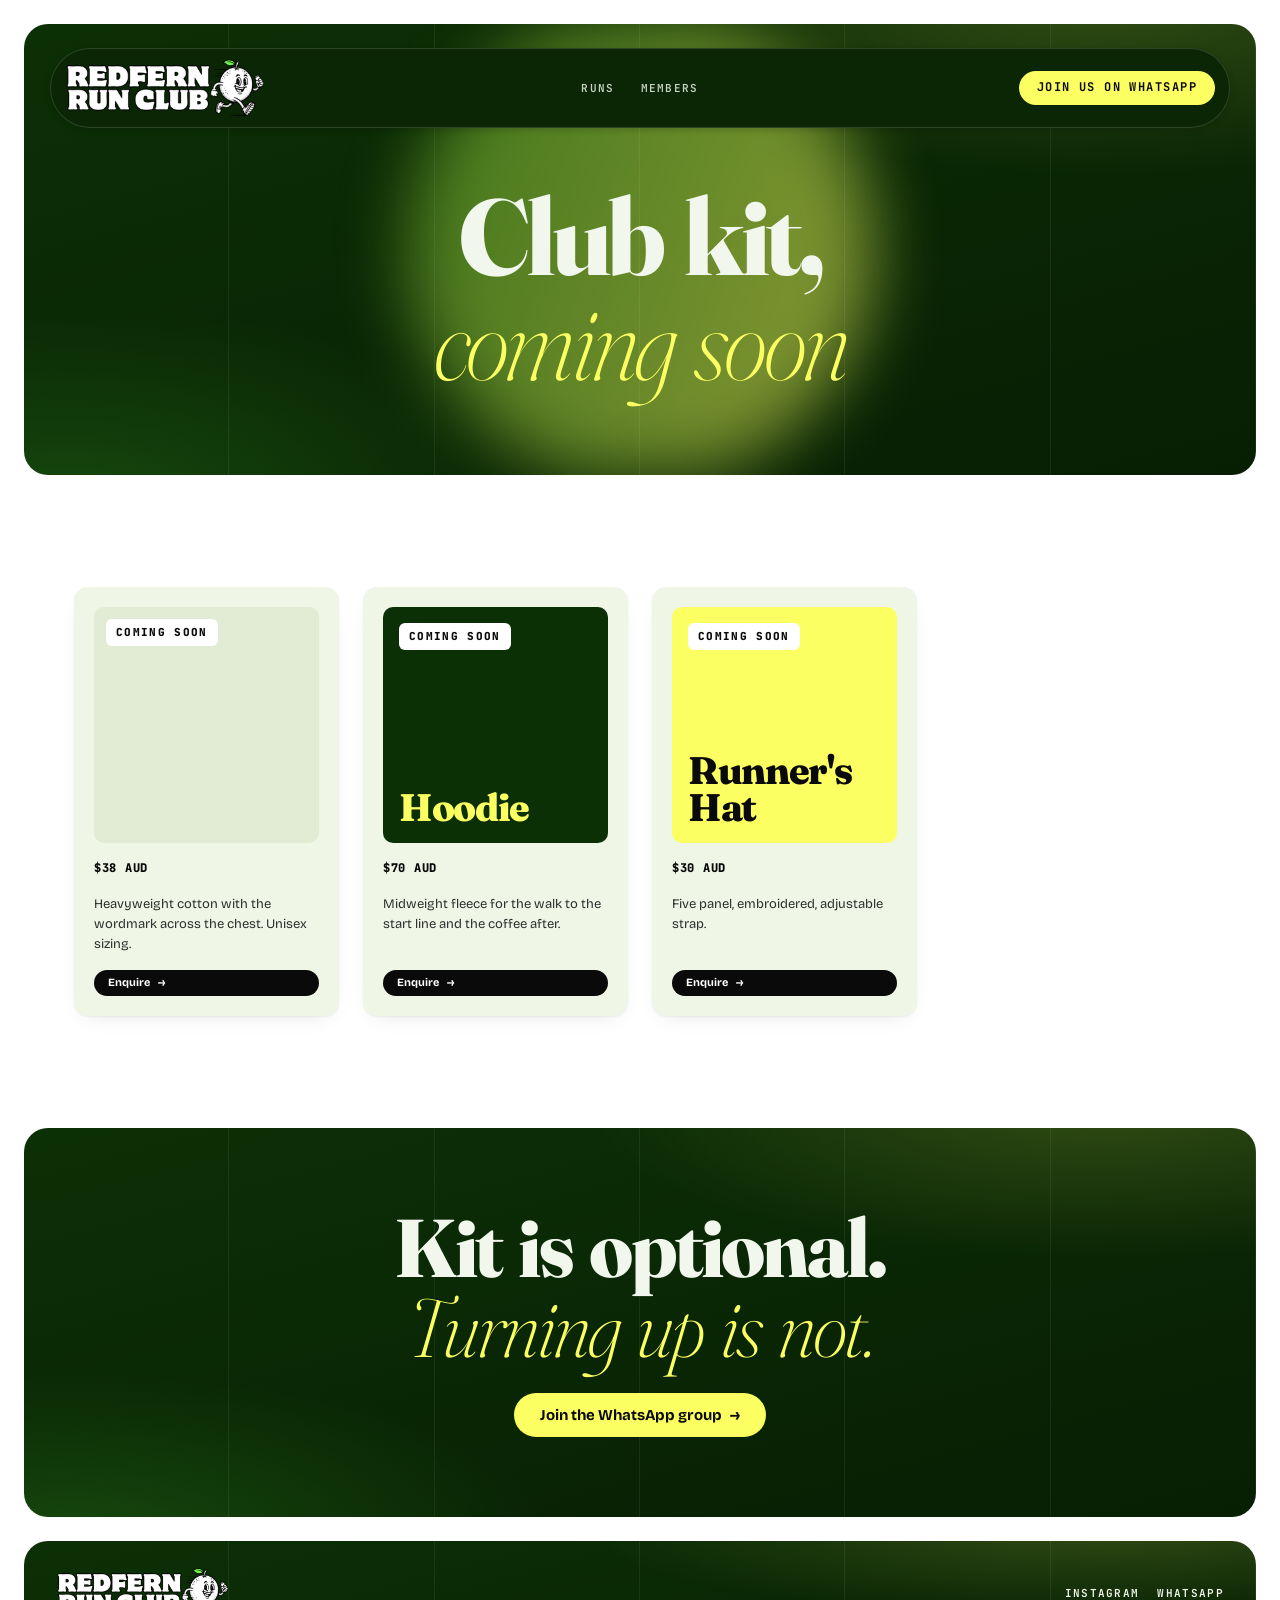
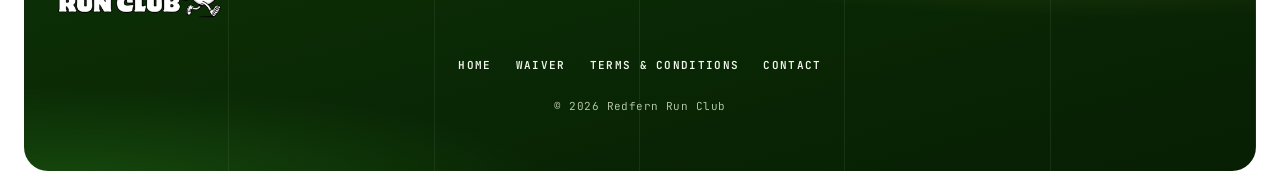
==== commit 5d4f4e5e: "Add cursor-following hero glow and make race tape black and white Co-Authored-By: Claude Sonnet 5.5 " ====
--- a/merch.html
+++ b/merch.html
@@ -8,7 +8,7 @@
 <link rel="preconnect" href="https://fonts.googleapis.com">
 <link rel="preconnect" href="https://fonts.gstatic.com" crossorigin>
 <link href="https://fonts.googleapis.com/css2?family=Bricolage+Grotesque:opsz,wght@12..96,200..800&family=Fraunces:ital,opsz,wght@0,9..144,200..900;1,9..144,200..900&family=JetBrains+Mono:wght@400..800&display=swap" rel="stylesheet">
-<link rel="stylesheet" href="styles.css">
+<link rel="stylesheet" href="styles.css?v=20261033">
 </head>
 <body>
 
@@ -104,6 +104,6 @@
 
 </div>
 
-<script src="script.js" defer></script>
+<script src="script.js?v=20261033" defer></script>
 </body>
 </html>
--- a/styles.css
+++ b/styles.css
@@ -20,7 +20,7 @@
   --grid-line: color-mix(in srgb, var(--text-on-dark) 7%, transparent);
   --glow-acid: color-mix(in srgb, var(--acid-500) 16%, transparent);
   --glow-forest: color-mix(in srgb, var(--forest-500) 75%, transparent);
-  --ring-acid: color-mix(in srgb, var(--acid-500) 10%, transparent);
+  --lane: color-mix(in srgb, var(--acid-500) 20%, transparent);
 
   /* type */
   --font-display: 'Fraunces', serif;
@@ -84,6 +84,7 @@
 /* ---------- layout shell ---------- */
 
 .page-shell {
+  overflow-x: clip;
   padding: var(--page-inset);
   display: flex;
   flex-direction: column;
@@ -115,7 +116,7 @@
 }
 
 .frame-dark .container { padding-left: 0; padding-right: 0; }
-.frame-dark > *:not(.grid-lines) { position: relative; }
+.frame-dark > *:not(.grid-lines):not(.track-art):not(.flow-canvas) { position: relative; }
 .frame-dark h1, .frame-dark h2 { color: var(--text-on-dark); }
 .frame-dark h1 em, .frame-dark h2 em { color: var(--acid-500); }
 
@@ -129,16 +130,63 @@
   );
 }
 
-/* concentric rings, like a track seen from above */
-.hero-frame::before {
-  content: "";
+/* cursor-following ribbon, drawn small and blurred up into a soft glow (see script.js) */
+.flow-canvas {
   position: absolute;
   inset: 0;
+  width: 100%;
+  height: 100%;
+  opacity: 0.55;
+  filter: blur(34px);
   pointer-events: none;
-  background: repeating-radial-gradient(circle at 94% 6%, transparent 0 46px, var(--ring-acid) 46px 47px);
-  -webkit-mask-image: radial-gradient(65% 70% at 94% 6%, #000, transparent 75%);
-  mask-image: radial-gradient(65% 70% at 94% 6%, #000, transparent 75%);
-}
+}
+
+/* running track lanes bleeding off the corner of the hero */
+.track-art {
+  position: absolute;
+  top: -150px;
+  right: -340px;
+  width: 1200px;
+  max-width: none;
+  height: auto;
+  transform: rotate(-12deg);
+  pointer-events: none;
+}
+.track-art rect { fill: none; stroke: var(--lane); stroke-width: 1.5; }
+
+.eyebrow {
+  margin: 56px auto 0;
+  text-align: center;
+  font-family: var(--font-mono);
+  font-weight: 700;
+  font-size: var(--fs-label);
+  letter-spacing: var(--ls-mono);
+  text-transform: uppercase;
+  color: var(--acid-500);
+}
+.hero-frame .eyebrow + h1 { margin-top: 18px; }
+
+/* race tape strip */
+.tape {
+  overflow: hidden;
+  margin: 14px -40px;
+  background: #fff;
+  color: #000;
+  border-block: 2px solid #000;
+  transform: rotate(-1.2deg);
+}
+.tape-track { display: flex; width: max-content; animation: tape 45s linear infinite; }
+.tape-track span {
+  flex: none;
+  padding: 14px 0;
+  font-family: var(--font-mono);
+  font-weight: 800;
+  font-size: 13px;
+  letter-spacing: 0.14em;
+  text-transform: uppercase;
+  white-space: nowrap;
+}
+@keyframes tape { to { transform: translateX(-50%); } }
 
 /* ---------- buttons ---------- */
 
@@ -344,32 +392,66 @@
   margin-top: var(--sp-10);
 }
 
+/* run cards styled as race bibs: pin holes, perforation, big distance */
 .program-card {
+  position: relative;
   display: flex;
   flex-direction: column;
   gap: 14px;
-  padding: var(--card-pad);
-  border-radius: var(--r-md);
+  padding: 28px var(--card-pad) var(--card-pad);
+  border-radius: var(--r-sm);
   box-shadow: var(--shadow-card);
+  color: var(--ink-900);
+}
+.program-card::before {
+  content: "";
+  position: absolute;
+  inset: 10px;
+  pointer-events: none;
+  background:
+    radial-gradient(circle, var(--paper-000) 0 4px, color-mix(in srgb, var(--ink-900) 28%, transparent) 4px 5px, transparent 5px) 0 0 / 12px 12px no-repeat,
+    radial-gradient(circle, var(--paper-000) 0 4px, color-mix(in srgb, var(--ink-900) 28%, transparent) 4px 5px, transparent 5px) 100% 0 / 12px 12px no-repeat,
+    radial-gradient(circle, var(--paper-000) 0 4px, color-mix(in srgb, var(--ink-900) 28%, transparent) 4px 5px, transparent 5px) 0 100% / 12px 12px no-repeat,
+    radial-gradient(circle, var(--paper-000) 0 4px, color-mix(in srgb, var(--ink-900) 28%, transparent) 4px 5px, transparent 5px) 100% 100% / 12px 12px no-repeat;
 }
 .program-card--acid { background: var(--acid-500); }
-.program-card--forest { background: var(--forest-700); }
+.program-card--forest { background: var(--forest-700); color: var(--text-on-dark); }
 .program-card.program-card--forest h3 { color: var(--text-on-dark); }
 .program-card.program-card--forest p { color: var(--text-on-dark-muted); }
-.program-card.program-card--forest .program-card-badge { color: var(--acid-500); }
-
+.program-card.program-card--forest .program-card-badge,
+.program-card.program-card--forest .bib-number { color: var(--acid-500); }
+
+.bib-head {
+  display: flex;
+  align-items: flex-start;
+  justify-content: space-between;
+  gap: var(--sp-4);
+  padding-bottom: 14px;
+  border-bottom: 2px dashed color-mix(in srgb, currentColor 35%, transparent);
+}
 .program-card-badge {
-  display: flex;
-  align-items: center;
-  justify-content: center;
-  gap: 8px;
   font-family: var(--font-mono);
   font-weight: 800;
   font-size: 18px;
   letter-spacing: var(--ls-mono);
+  text-transform: uppercase;
   color: var(--ink-900);
 }
-.flip { display: inline-block; transform: scaleX(-1); }
+.bib-number {
+  font-family: var(--font-display);
+  font-weight: 800;
+  font-size: clamp(88px, 9vw, 132px);
+  line-height: 0.78;
+  letter-spacing: -0.05em;
+  color: var(--ink-900);
+}
+.bib-number span {
+  margin-left: 6px;
+  font-family: var(--font-mono);
+  font-size: 14px;
+  letter-spacing: var(--ls-mono);
+  text-transform: uppercase;
+}
 .program-card h3 { font-size: var(--fs-display-3); }
 .program-card p { font-size: var(--fs-body-sm); font-weight: 400; color: var(--ink-700); }
 
@@ -699,8 +781,16 @@
 .hero-frame .reveal.d3 { animation-delay: 360ms; }
 .hero-frame .reveal.d4 { animation-delay: 480ms; }
 .hero-frame .reveal.d5 { animation-delay: 600ms; }
+.hero-frame .reveal.d6 { animation-delay: 720ms; }
+
+@media (min-width: 721px) {
+  .program-card--acid { transform: rotate(-1deg); }
+  .program-card--forest { transform: rotate(1deg); }
+}
 
 @media (prefers-reduced-motion: reduce) {
+  .tape-track { animation: none; }
+  .flow-canvas { display: none; }
   .hero-frame .reveal { animation: none; }
   .tee-carousel img { animation: none; opacity: 0; }
   .tee-carousel img:nth-child(2) { opacity: 1; }
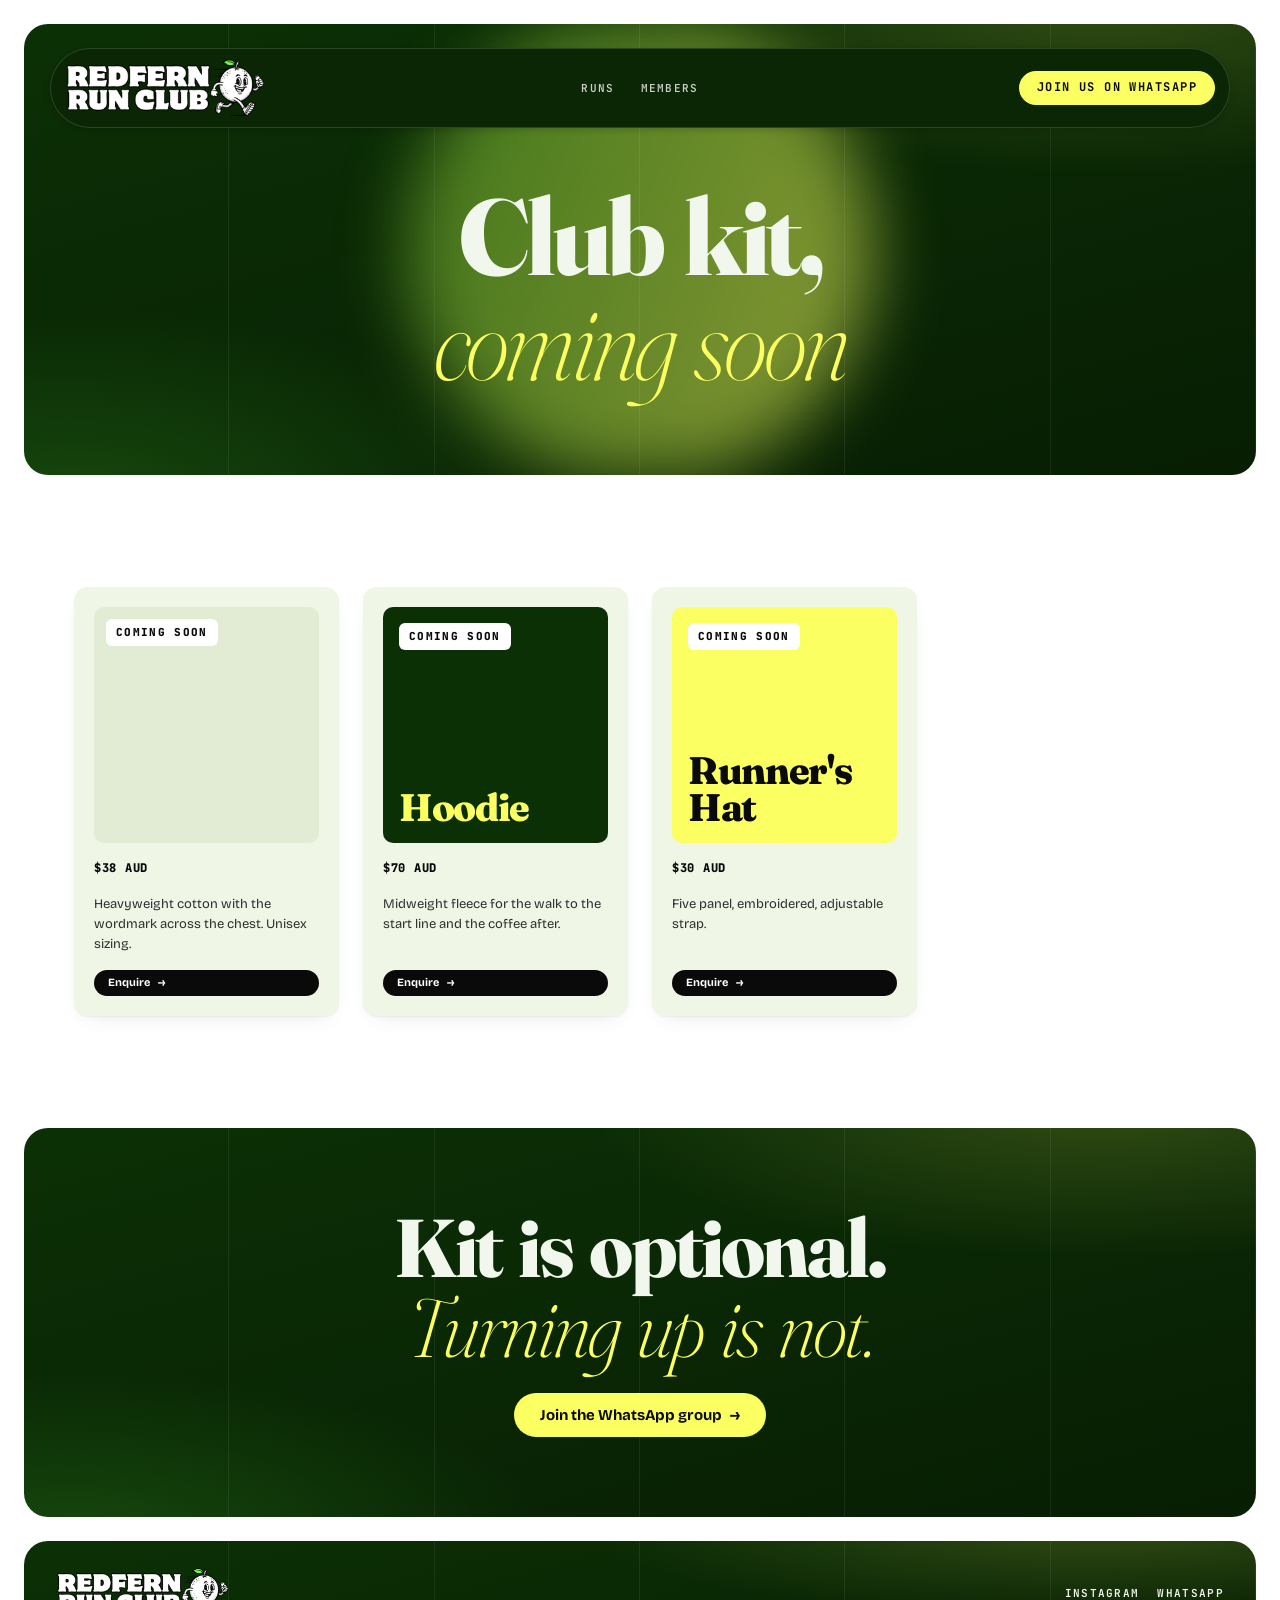
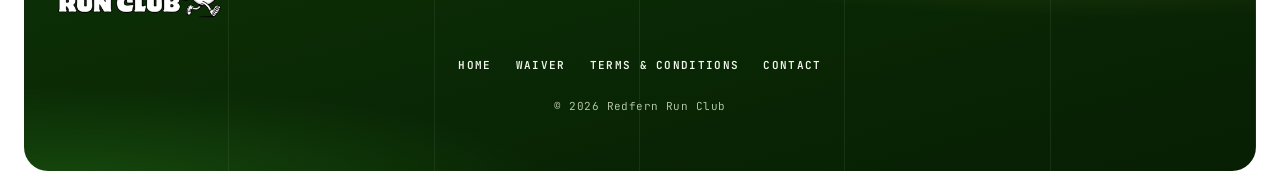
==== commit 9d688371: "Frame the Instagram feed in a dark card Co-Authored-By: Claude Sonnet 5.5 <noreply@anthropic.com>" ====
--- a/merch.html
+++ b/merch.html
@@ -8,7 +8,7 @@
 <link rel="preconnect" href="https://fonts.googleapis.com">
 <link rel="preconnect" href="https://fonts.gstatic.com" crossorigin>
 <link href="https://fonts.googleapis.com/css2?family=Bricolage+Grotesque:opsz,wght@12..96,200..800&family=Fraunces:ital,opsz,wght@0,9..144,200..900;1,9..144,200..900&family=JetBrains+Mono:wght@400..800&display=swap" rel="stylesheet">
-<link rel="stylesheet" href="styles.css?v=20261033">
+<link rel="stylesheet" href="styles.css?v=20261034">
 </head>
 <body>
 
@@ -104,6 +104,6 @@
 
 </div>
 
-<script src="script.js?v=20261033" defer></script>
+<script src="script.js?v=20261034" defer></script>
 </body>
 </html>
--- a/styles.css
+++ b/styles.css
@@ -374,13 +374,17 @@
 
 /* ---------- gallery ---------- */
 
-.gallery-section { padding-top: var(--sp-12); }
+/* Instagram feed sits in a white card inside a dark frame */
+.feed-frame { padding: clamp(14px, 3vw, 40px); }
 
 .ig-embed {
   min-height: 360px;
+  max-width: 1090px;
+  margin: 0 auto;
   border-radius: var(--r-md);
-  background: var(--surface-card);
+  background: #fff;
   overflow: hidden;
+  padding: 12px 0;
 }
 
 /* ---------- run details ---------- */
